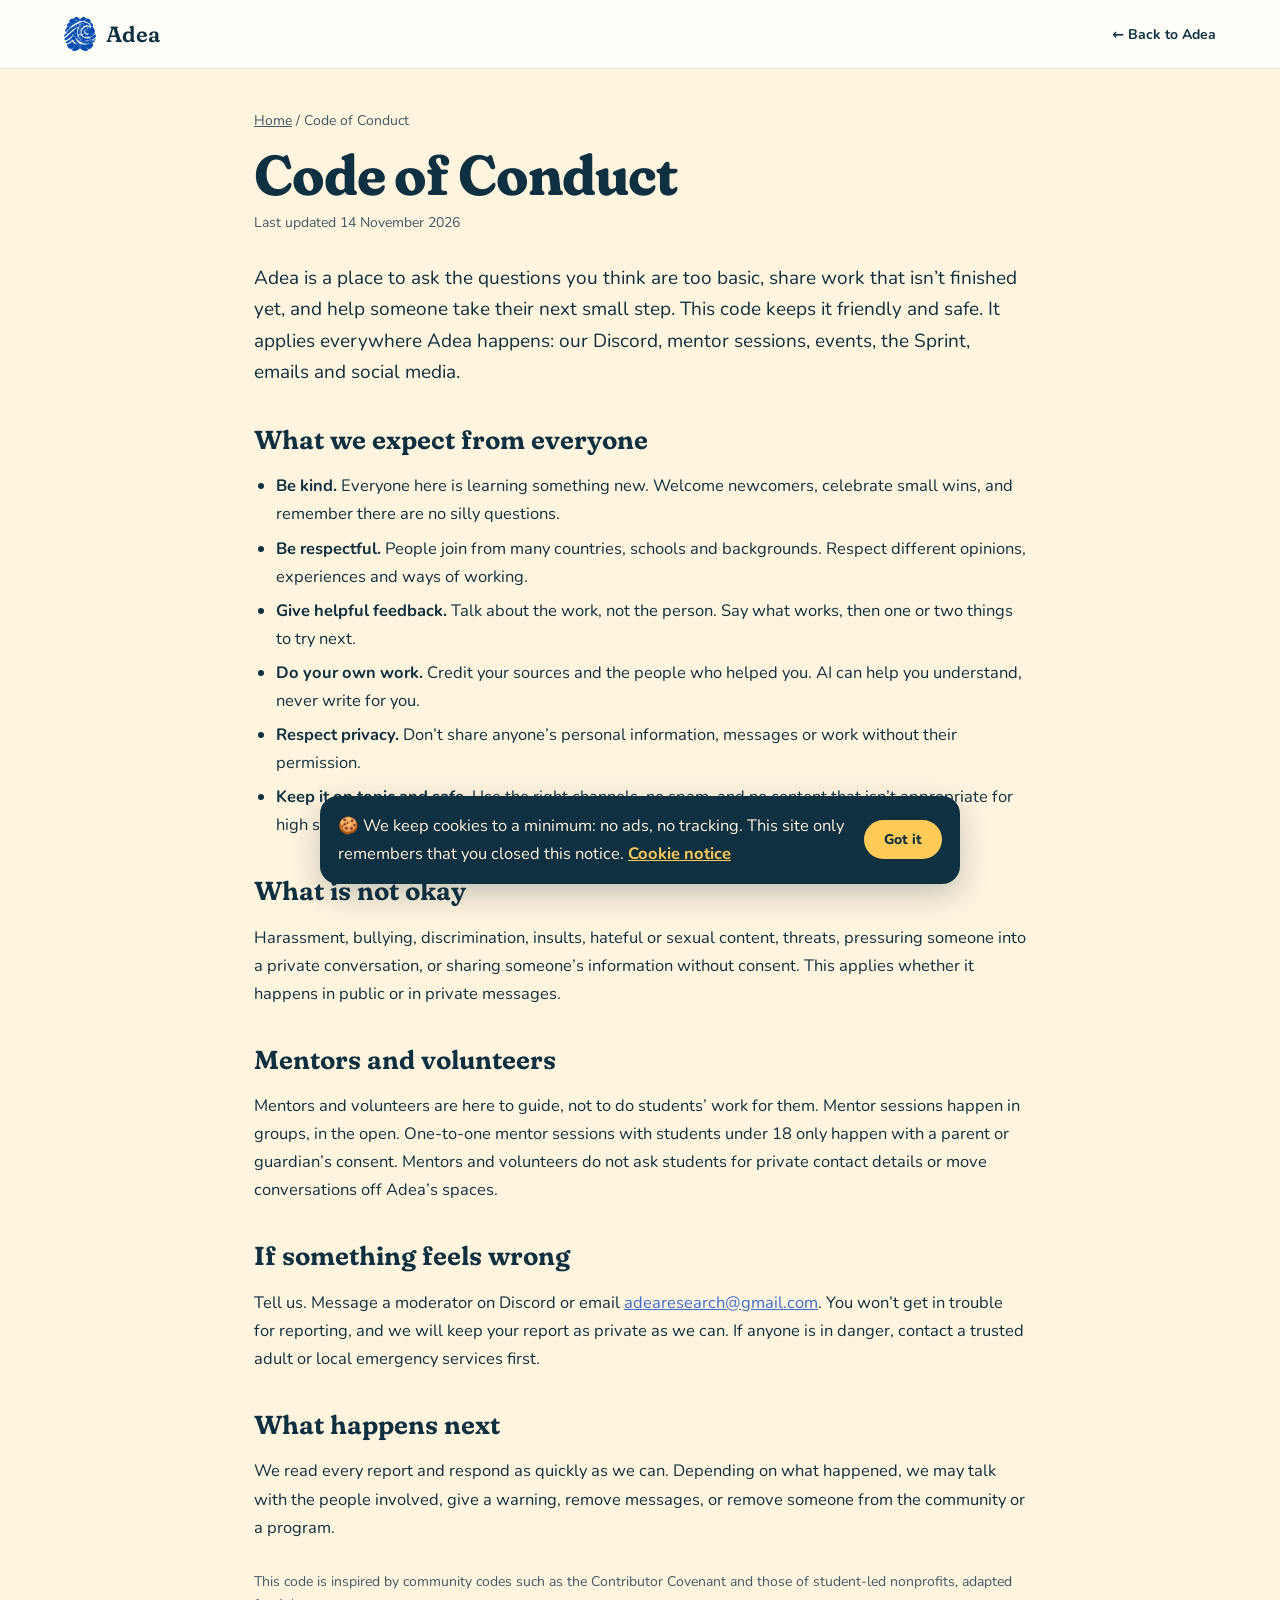
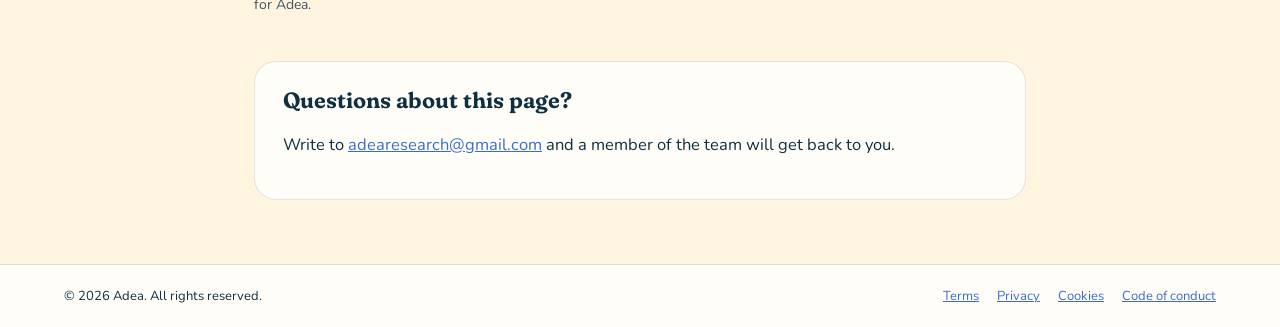
==== code-of-conduct.html @ d7bc22e6 "Add legal pages, cookie notice, footer and LinkedIn share preview - Terms, Privacy, Cookies and Code" ====
<!doctype html>
<html lang="en">
<head>
<meta charset="utf-8">
<meta name="viewport" content="width=device-width, initial-scale=1">
<title>Code of Conduct · Adea</title>
<meta name="description" content="How we treat each other in the Adea community: kind, curious and safe for everyone.">
<link rel="icon" type="image/png" href="/favicon.png">
<link rel="preconnect" href="https://fonts.googleapis.com">
<link rel="preconnect" href="https://fonts.gstatic.com" crossorigin>
<link rel="stylesheet" href="https://fonts.googleapis.com/css2?family=Fraunces:ital,opsz,wght,SOFT@0,9..144,400..800,100;1,9..144,400..700,100&family=Nunito:wght@400;500;600;700;800&display=swap">
<link rel="stylesheet" href="/legal.css">
</head>
<body>
<header class="top"><div class="wrap topin">
<a class="brand" href="/"><img src="/adea-logo.png" alt="" width="32" height="34"><span class="serif">Adea</span></a>
<a class="back" href="/">← Back to Adea</a>
</div></header>
<main class="wrap doc">
<p class="crumb"><a href="/">Home</a> / Code of Conduct</p>
<h1 class="serif">Code of Conduct</h1>
<p class="updated">Last updated 14 November 2026</p>
<p class="lead">Adea is a place to ask the questions you think are too basic, share work that isn’t finished yet, and help someone take their next small step. This code keeps it friendly and safe. It applies everywhere Adea happens: our Discord, mentor sessions, events, the Sprint, emails and social media.</p>
<h2 class="serif">What we expect from everyone</h2>
<ul>
<li><b>Be kind.</b> Everyone here is learning something new. Welcome newcomers, celebrate small wins, and remember there are no silly questions.</li>
<li><b>Be respectful.</b> People join from many countries, schools and backgrounds. Respect different opinions, experiences and ways of working.</li>
<li><b>Give helpful feedback.</b> Talk about the work, not the person. Say what works, then one or two things to try next.</li>
<li><b>Do your own work.</b> Credit your sources and the people who helped you. AI can help you understand, never write for you.</li>
<li><b>Respect privacy.</b> Don’t share anyone’s personal information, messages or work without their permission.</li>
<li><b>Keep it on topic and safe.</b> Use the right channels, no spam, and no content that isn’t appropriate for high school students.</li>
</ul>
<h2 class="serif">What is not okay</h2>
<p>Harassment, bullying, discrimination, insults, hateful or sexual content, threats, pressuring someone into a private conversation, or sharing someone’s information without consent. This applies whether it happens in public or in private messages.</p>
<h2 class="serif">Mentors and volunteers</h2>
<p>Mentors and volunteers are here to guide, not to do students’ work for them. Mentor sessions happen in groups, in the open. One-to-one mentor sessions with students under 18 only happen with a parent or guardian’s consent. Mentors and volunteers do not ask students for private contact details or move conversations off Adea’s spaces.</p>
<h2 class="serif">If something feels wrong</h2>
<p>Tell us. Message a moderator on Discord or email <a href="mailto:adearesearch@gmail.com">adearesearch@gmail.com</a>. You won’t get in trouble for reporting, and we will keep your report as private as we can. If anyone is in danger, contact a trusted adult or local emergency services first.</p>
<h2 class="serif">What happens next</h2>
<p>We read every report and respond as quickly as we can. Depending on what happened, we may talk with the people involved, give a warning, remove messages, or remove someone from the community or a program.</p>
<p class="small">This code is inspired by community codes such as the Contributor Covenant and those of student-led nonprofits, adapted for Adea.</p>
<section class="ask"><h2 class="serif">Questions about this page?</h2>
<p>Write to <a href="mailto:adearesearch@gmail.com">adearesearch@gmail.com</a> and a member of the team will get back to you.</p></section>
</main>
<footer class="foot"><div class="wrap footin">
<span>© 2026 Adea. All rights reserved.</span>
<nav aria-label="Legal"><a href="/terms">Terms</a><a href="/privacy">Privacy</a><a href="/cookies">Cookies</a><a href="/code-of-conduct">Code of conduct</a></nav>
</div></footer>
<script src="/cookie-notice.js" defer></script>
</body>
</html>
---- legal.css ----
body{margin:0;background:#FFF4DE;font-family:'Nunito',system-ui,sans-serif;color:#0F3040;-webkit-font-smoothing:antialiased}
*{box-sizing:border-box}
a{color:#3B6BCF}a:hover{color:#2F5BB5}
a:focus-visible,button:focus-visible{outline:3px solid #3B6BCF;outline-offset:3px;border-radius:4px}
.serif{font-family:'Fraunces',Georgia,serif;font-variation-settings:'SOFT' 100}
.wrap{max-width:820px;margin:0 auto;padding:0 24px}
.top{background:#FFFDF8;border-bottom:1px solid rgba(15,48,64,.12)}
.topin{display:flex;justify-content:space-between;align-items:center;min-height:68px;max-width:1200px}
.brand{display:flex;align-items:center;gap:10px;text-decoration:none;color:#0F3040;font-size:22px;font-weight:600}
.brand img{width:32px;height:34px;object-fit:contain}
.back{font-weight:700;font-size:14px;text-decoration:none;color:#0F3040}
.doc{padding-top:40px;padding-bottom:64px}
.crumb{font-size:14px;color:#3E5866;margin:0}
.crumb a{color:#3E5866}
h1{font-size:clamp(36px,6vw,56px);line-height:1.08;margin:12px 0 6px;font-weight:700;letter-spacing:-.02em}
.updated{font-size:14px;color:#3E5866;margin:0 0 28px}
.lead{font-size:19px;line-height:1.65}
h2{font-size:26px;margin:36px 0 10px;font-weight:650}
p,li{font-size:16.5px;line-height:1.7}
ul{padding-left:22px}li{margin:6px 0}
.small{font-size:14px;color:#3E5866;margin-top:28px}
.ask{margin-top:44px;background:#FFFDF8;border:1px solid rgba(15,48,64,.12);border-radius:22px;padding:24px 28px}
.ask h2{margin-top:0;font-size:22px}
.foot{border-top:1px solid rgba(15,48,64,.14);background:#FFFDF8;padding:22px 0;font-size:13px}
.footin{display:flex;justify-content:space-between;gap:12px;flex-wrap:wrap;max-width:1200px}
.foot nav{display:flex;gap:18px;flex-wrap:wrap}
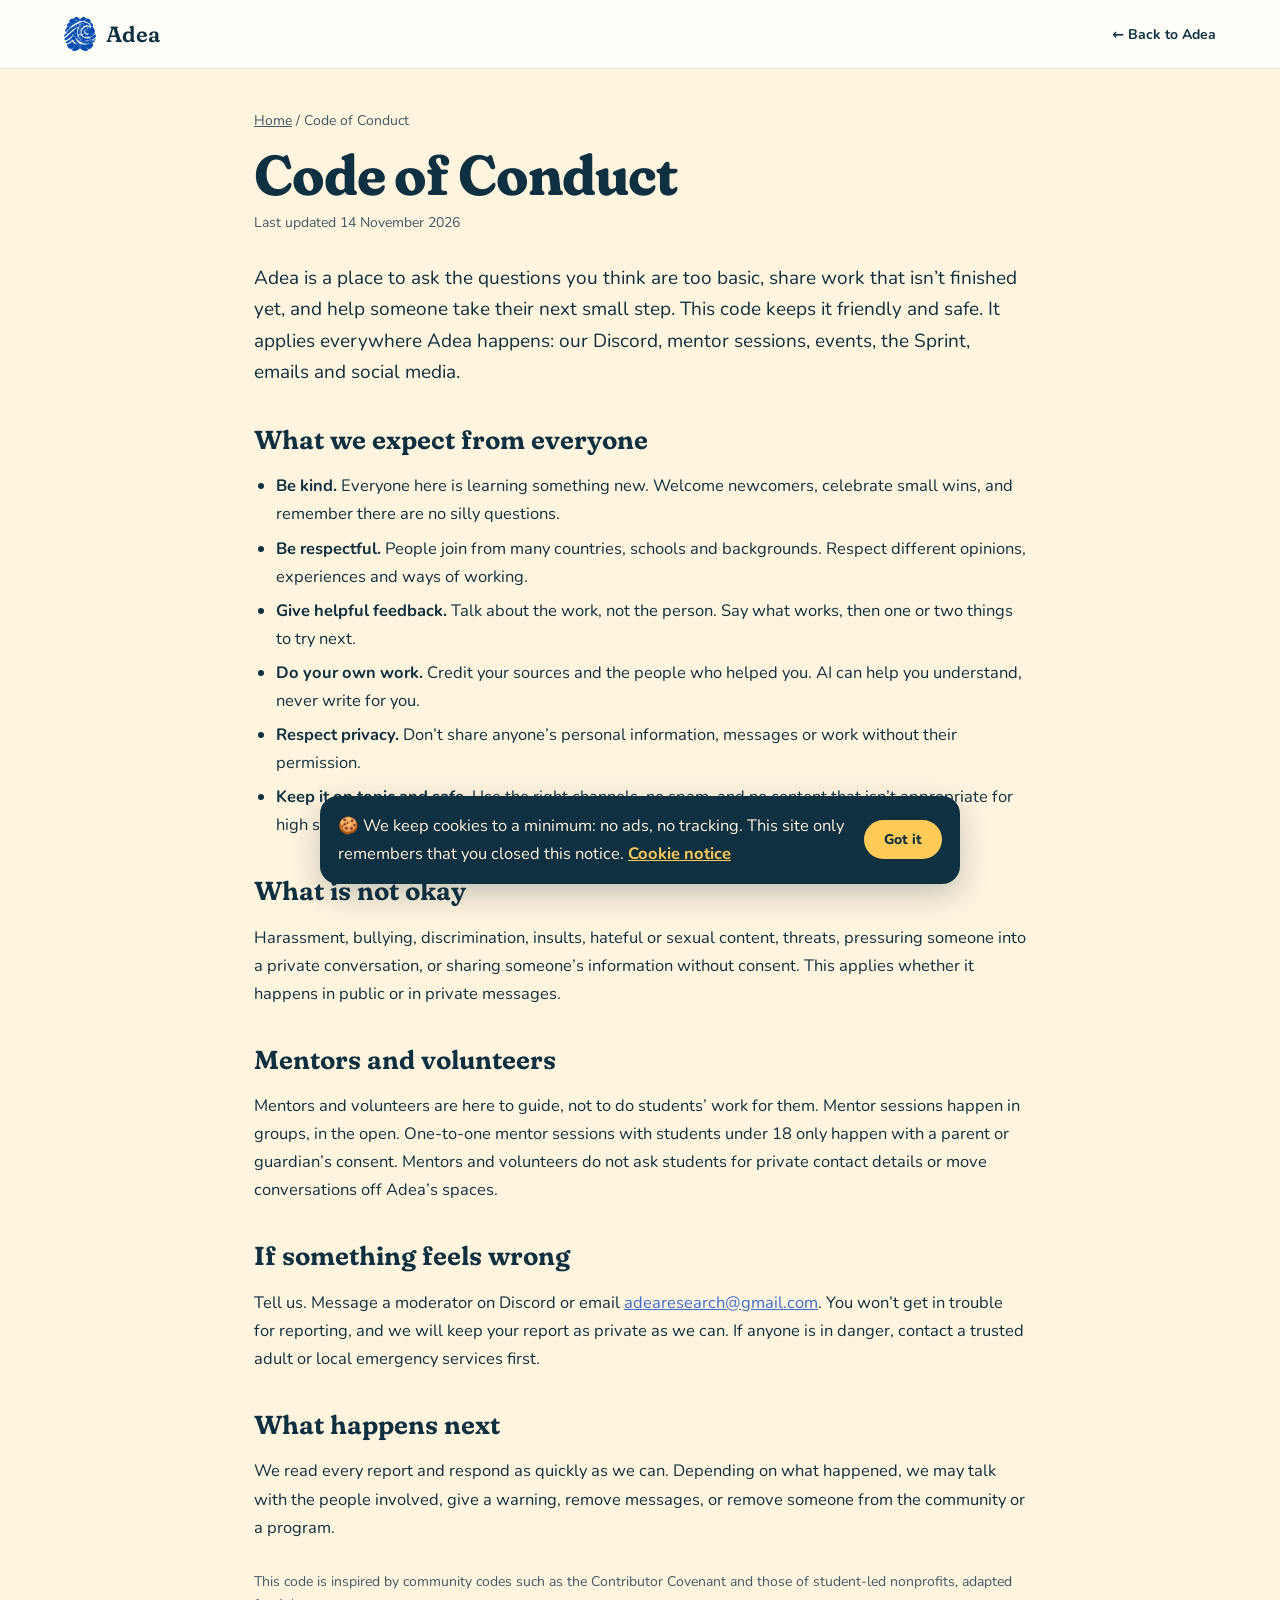
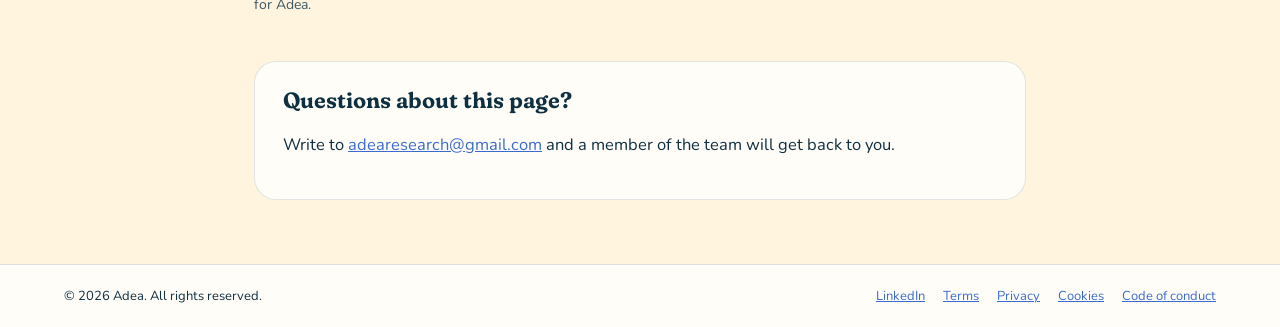
==== commit 110f1f0a: "Add Adea LinkedIn link to site footers Co-Authored-By: Claude Opus 5.5 <noreply@anthropic.com> Claud" ====
--- a/code-of-conduct.html
+++ b/code-of-conduct.html
@@ -44,7 +44,7 @@
 </main>
 <footer class="foot"><div class="wrap footin">
 <span>© 2026 Adea. All rights reserved.</span>
-<nav aria-label="Legal"><a href="/terms">Terms</a><a href="/privacy">Privacy</a><a href="/cookies">Cookies</a><a href="/code-of-conduct">Code of conduct</a></nav>
+<nav aria-label="Legal"><a href="https://www.linkedin.com/in/adea-research-80b11744a/" target="_blank" rel="noopener">LinkedIn</a><a href="/terms">Terms</a><a href="/privacy">Privacy</a><a href="/cookies">Cookies</a><a href="/code-of-conduct">Code of conduct</a></nav>
 </div></footer>
 <script src="/cookie-notice.js" defer></script>
 </body>
